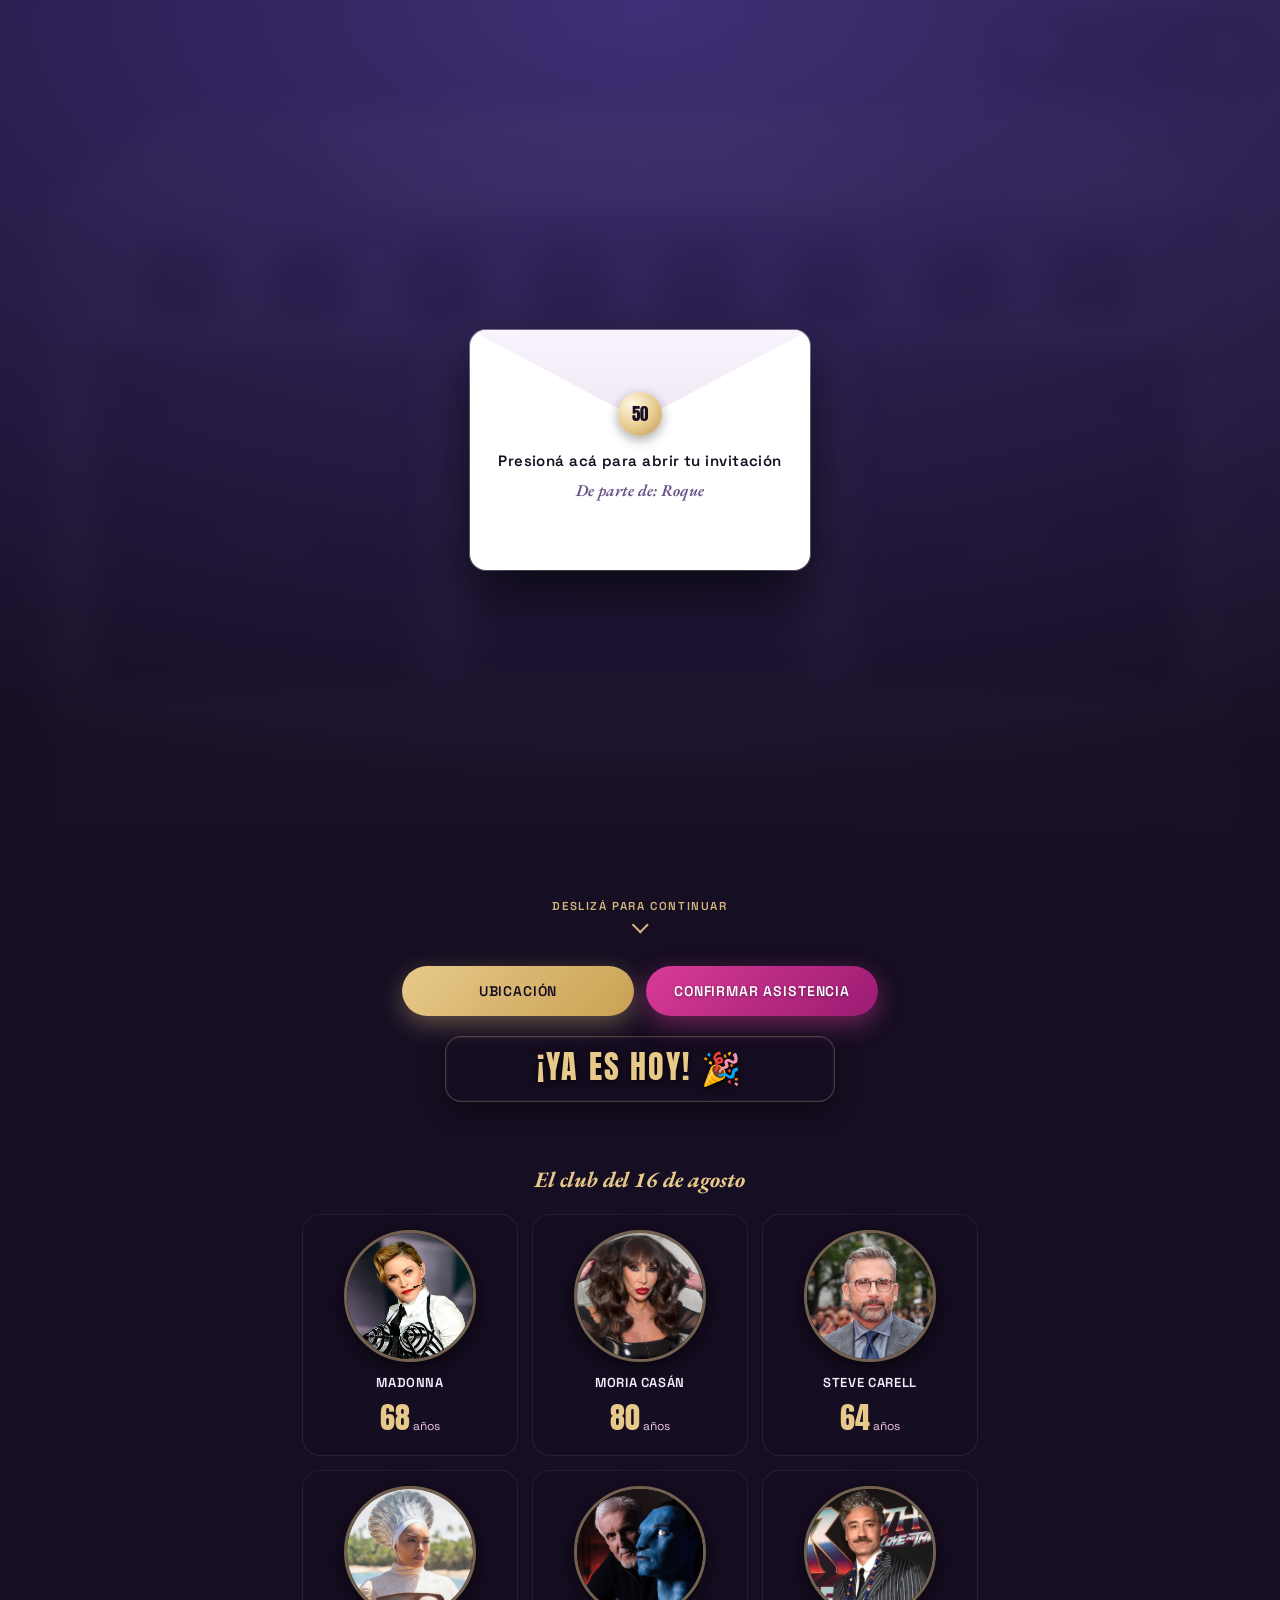
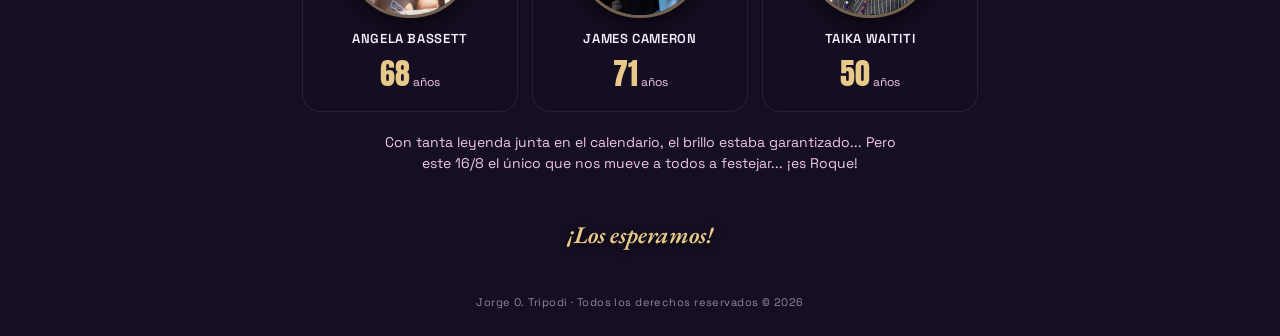
==== index.html @ c605c2ab "feat: Se actualiza descripción de previsualización para WhatsApp - Se modifica og:description y twit" ====
<!DOCTYPE html>
<html lang="es-AR">

<head>
  <meta charset="UTF-8">
  <meta name="viewport" content="width=device-width, initial-scale=1.0, viewport-fit=cover">
  <title>Roque 50 años</title>

  <!-- Previsualización para WhatsApp y Redes Sociales (Open Graph / Twitter Cards) -->
  <meta name="title" content="Roque 50 años">
  <meta name="description" content="Tocá aquí para ver tu invitación ✉️">
  <meta property="og:type" content="website">
  <meta property="og:url" content="https://roque50.netlify.app/">
  <meta property="og:title" content="Roque 50 años">
  <meta property="og:description" content="Tocá aquí para ver tu invitación ✉️">
  <meta property="og:image" content="https://roque50.netlify.app/imagenes/og-sobre.jpg">
  <meta property="og:image:secure_url" content="https://roque50.netlify.app/imagenes/og-sobre.jpg">
  <meta property="og:image:type" content="image/jpeg">
  <meta property="og:image:width" content="1200">
  <meta property="og:image:height" content="630">
  <meta property="og:site_name" content="Roque 50 años">

  <meta name="twitter:card" content="summary_large_image">
  <meta name="twitter:title" content="Roque 50 años">
  <meta name="twitter:description" content="Tocá aquí para ver tu invitación ✉️">
  <meta name="twitter:image" content="https://roque50.netlify.app/imagenes/og-sobre.jpg">
  <link rel="preconnect" href="https://fonts.googleapis.com">
  <link rel="preconnect" href="https://fonts.gstatic.com" crossorigin>
  <link
    href="https://fonts.googleapis.com/css2?family=Anton&family=EB+Garamond:ital,wght@0,400;0,600;1,400;1,600&family=Space+Grotesk:wght@400;500;600&display=swap"
    rel="stylesheet">
  <link rel="stylesheet" href="css/base.css?v=21">
  <link rel="stylesheet" href="css/secciones.css?v=21">
  <link rel="stylesheet" href="css/reproductor.css?v=21">
  <link rel="stylesheet" href="css/disco.css?v=21">
  <link rel="stylesheet" href="css/sobre.css?v=21">
  <link rel="stylesheet" href="css/lightbox.css?v=21">
  <link rel="stylesheet" href="css/asistencia.css?v=21">
</head>

<body>

  <!-- Pantalla de bienvenida con sobre cerrado blanco -->
  <div class="envelope-screen" id="envelopeScreen">
    <div class="envelope-card">
      <div class="envelope-flap"></div>
      <div class="envelope-seal"><span>50</span></div>
      <div class="envelope-content">
        <h2 class="envelope-title">Presioná acá para abrir tu invitación</h2>
        <p class="envelope-hint">De parte de: Roque</p>
      </div>
    </div>
  </div>

  <div class="backdrop"></div>
  <div class="disco-lights">
    <div class="disco-beam-1"></div>
    <div class="disco-beam-2"></div>

    <div class="arc-line arc-top-1">
      <span class="sq"></span><span class="sq"></span><span class="sq"></span><span class="sq"></span>
    </div>
    <div class="arc-line arc-top-2">
      <span class="sq"></span><span class="sq"></span><span class="sq"></span><span class="sq"></span>
    </div>
    <div class="arc-line arc-top-3">
      <span class="sq"></span><span class="sq"></span><span class="sq"></span><span class="sq"></span>
    </div>

    <div class="arc-line arc-mid">
      <span class="sq"></span><span class="sq"></span><span class="sq"></span><span class="sq"></span>
    </div>

    <div class="arc-line arc-bot-1">
      <span class="sq"></span><span class="sq"></span><span class="sq"></span><span class="sq"></span>
    </div>
    <div class="arc-line arc-bot-2">
      <span class="sq"></span><span class="sq"></span><span class="sq"></span><span class="sq"></span>
    </div>
    <div class="arc-line arc-bot-3">
      <span class="sq"></span><span class="sq"></span><span class="sq"></span><span class="sq"></span>
    </div>
  </div>

  <audio id="audio" src="musica/cancion.m4a" loop preload="auto" playsinline>
    <source src="musica/cancion.m4a" type="audio/mp4">
  </audio>

  <!-- Reproductor flotante con metadatos de cancion.m4a y vinilo animado -->
  <div class="player-card paused" id="playerCard">
    <div class="cover-wrap">
      <div class="vinyl-disc"></div>
      <img id="playerCover" src="imagenes/cover.jpg" alt="Portada del álbum" />
    </div>
    <div class="track-info">
      <div class="track-title" id="playerTitle">Bring Your Love</div>
      <div class="track-artist" id="playerArtist">Madonna; Sabrina Carpenter</div>
      <div class="track-meta" id="playerMeta">CONFESSIONS II · 2026</div>
    </div>
    <button id="playBtn" aria-label="Reproducir o pausar">▶</button>
  </div>

  <div class="first-fold">
    <section class="hero">
      <div class="tela-layer" id="telaLayer">
        <img src="imagenes/tela.png" alt="Tela drapeada, tema Confessions" />
      </div>

      <div class="tri-wrap" id="triLayer">
        <div class="tri-shape left"></div>
        <div class="tri-shape right"></div>
        <div class="tri-text">
          <div class="eyebrow">50</div>
          <h1 class="name">ROQUE</h1>
          <div class="subtitle">¡El festejo!</div>
          <div class="tagline">"No cumplo 50, cumplo 18 + 32 de experiencia"</div>
        </div>
      </div>
    </section>

    <div class="platform-wrap" id="platformLayer">
      <img src="imagenes/plataforma.png" alt="Plataforma tema Confessions" />
      <div class="pdata p1">
        <div class="lbl">Fecha</div>
        <div class="val">Domingo<br>16/08</div>
      </div>
      <div class="pdata p2">
        <div class="lbl">Hora</div>
        <div class="val">19:00 hs</div>
      </div>
      <div class="pdata p3">
        <div class="lbl">Lugar</div>
        <div class="val">La Reja<br>Bs. As.</div>
      </div>
    </div>

    <div class="scroll-indicator" id="scrollIndicator">
      <span>Deslizá para continuar</span>
      <div class="chevron"></div>
    </div>
  </div>

  <section class="platform-section">
    <div class="actions">
      <a class="btn primary" href="https://maps.app.goo.gl/FES5inxPBdQSHUpWA" target="_blank" rel="noopener">Ubicación</a>
      <a class="btn whats"
        href="https://wa.me/541140686925?text=Hola%20Jor%21%20Nos%20vemos%20el%20domingo%2016%2F8%20en%20La%20Reja%21"
        target="_blank" rel="noopener">Confirmar asistencia</a>
    </div>

    <!-- Cuenta regresiva al evento: domingo 16/08/2026 19:00 hs -->
    <div class="countdown" id="cuentaRegresiva">-- días · -- horas · -- minutos · -- segundos</div>
  </section>

  <section class="facts">
    <h3>El club del 16 de agosto</h3>
    <div class="chips">
      <div class="chip"><img class="chip-foto" src="imagenes/madonna.webp" alt="Madonna"><div class="who">Madonna</div><div class="age">68<small>años</small></div></div>
      <div class="chip"><img class="chip-foto" src="imagenes/Moria_casan.jpg" alt="Moria Casán"><div class="who">Moria Casán</div><div class="age">80<small>años</small></div></div>
      <div class="chip"><img class="chip-foto" src="imagenes/Steve_Carell.jpg" alt="Steve Carell"><div class="who">Steve Carell</div><div class="age">64<small>años</small></div></div>
      <div class="chip"><img class="chip-foto" src="imagenes/Angela-Bassett-Black-Panther.webp" alt="Angela Bassett"><div class="who">Angela Bassett</div><div class="age">68<small>años</small></div></div>
      <div class="chip"><img class="chip-foto" src="imagenes/James_Cameron.jpg" alt="James Cameron"><div class="who">James Cameron</div><div class="age">71<small>años</small></div></div>
      <div class="chip"><img class="chip-foto" src="imagenes/Taika_Waititi.webp" alt="Taika Waititi"><div class="who">Taika Waititi</div><div class="age">50<small>años</small></div></div>
    </div>
    <p class="note">Con tanta leyenda junta en el calendario, el brillo estaba garantizado... Pero este 16/8 el único que nos mueve a todos a festejar... ¡es Roque!</p>
  </section>

  <footer>
    <div class="fw">¡Los esperamos!</div>
    <div class="copy">Jorge O. Tripodi · Todos los derechos reservados © 2026</div>
  </footer>

  <script src="js/lectorEtiquetas.js?v=32"></script>
  <script src="js/paralaje.js?v=32"></script>
  <script src="js/reproductor.js?v=32"></script>
  <script src="js/sobre.js?v=32"></script>
  <script src="js/cuentaRegresiva.js?v=32"></script>
  <script src="js/lightbox.js?v=32"></script>
  <script src="js/asistencia.js?v=32"></script>
  <script src="js/app.js?v=32"></script>

</body>

</html>
---- css/base.css ----
:root {
  /* Colores principales inspirados en el tema Confessions II */
  --bg-start: #3C2C73;
  --bg-end: #A297D8;
  --tela-deep: #59125C;
  --tela-mid: #B34A96;
  --tela-light: #EFC9E6;
  --ink: #160E22;
  --paper: #F6EEFA;
  --champagne: #E7C98A;
  --chip-bg: rgba(22, 14, 34, 0.55);
}

* {
  box-sizing: border-box;
  -webkit-tap-highlight-color: transparent;
}

html {
  scroll-behavior: smooth;
}

body {
  margin: 0;
  padding: 0;
  font-family: 'Space Grotesk', sans-serif;
  color: var(--paper);
  background: var(--ink);
  overflow-x: hidden;
}

/* Fondo fijo con degradé horizontal */
.backdrop {
  position: fixed;
  inset: 0;
  z-index: -2;
  background: linear-gradient(90deg, var(--bg-start) 0%, var(--bg-end) 100%);
}

.backdrop::after {
  content: '';
  position: absolute;
  inset: 0;
  background: radial-gradient(120% 90% at 50% 0%, rgba(0, 0, 0, 0) 40%, rgba(0, 0, 0, 0.28) 100%);
}

/* Hero y Tela */
.hero {
  position: relative;
  width: 100%;
  min-height: auto;
  padding-bottom: 2vh;
  display: flex;
  flex-direction: column;
  align-items: center;
  padding-top: max(65px, 6vh);
}

.tela-layer {
  position: relative;
  width: min(640px, 95vw);
  margin: 0 auto;
  will-change: transform;
  z-index: 3;
}

.tela-layer img {
  display: block;
  width: 100%;
  height: auto;
  opacity: 0;
  filter: drop-shadow(0 30px 40px rgba(0, 0, 0, 0.35));
  transform-origin: 50% 0%;
}

/* Dispara la animación de caída cuando el sobre es abierto */
body.invitacion-abierta .tela-layer img {
  animation: caerTela 5s ease-out forwards, ondularTela 8s ease-in-out infinite 5s;
}

/* Animación de entrada: la tela cae lentamente desde fuera del viewport sin rebote */
@keyframes caerTela {
  0% { opacity: 0; transform: translateY(-120vh) scaleX(0.92) skewX(3deg); }
  25% { opacity: 0.4; }
  100% { opacity: 0.6; transform: translateY(0) scaleX(1) skewX(0deg); }
}

/* Ondulación lateral continua */
@keyframes ondularTela {
  0% { transform: skewX(0deg) scaleX(1) rotate(0deg); }
  20% { transform: skewX(1.8deg) scaleX(1.014) rotate(0.6deg); }
  40% { transform: skewX(-1.4deg) scaleX(0.988) rotate(-0.5deg); }
  60% { transform: skewX(1.2deg) scaleX(1.01) rotate(0.4deg); }
  80% { transform: skewX(-0.9deg) scaleX(0.994) rotate(-0.3deg); }
  100% { transform: skewX(0deg) scaleX(1) rotate(0deg); }
}

.tri-wrap {
  position: relative; width: min(540px, 92vw); margin: -85% auto 0; z-index: 1;
}
@media (max-width: 600px) { .tri-wrap { margin: -87% auto 0; } }

.tri-shape { height: 230px; }
.tri-shape.left { float: left; width: 50%; shape-outside: polygon(0% 0%, 100% 0%, 0% 100%); }
.tri-shape.right { float: right; width: 50%; shape-outside: polygon(0% 0%, 100% 0%, 100% 100%); }

.tri-text { text-align: center; padding-top: 4px; }

/* Número 50 en la cima del triángulo con efecto glow intermitente suave */
.eyebrow {
  font-family: 'Anton', sans-serif; font-weight: 400;
  font-size: clamp(52px, 15vw, 80px); letter-spacing: 0.05em; color: var(--champagne);
  text-shadow: 0 2px 12px rgba(0, 0, 0, 0.95), 0 0 30px rgba(231, 201, 138, 0.5), 0 0 10px rgba(22, 14, 34, 1);
  opacity: 0; line-height: 1; margin-bottom: 0;
  animation: fadeUp 0.8s ease forwards 0.3s, glow50 3.6s ease-in-out infinite 1.1s;
}

@keyframes glow50 {
  0%, 100% {
    text-shadow: 0 2px 12px rgba(0, 0, 0, 0.95), 0 0 25px rgba(231, 201, 138, 0.4), 0 0 10px rgba(22, 14, 34, 1);
    filter: brightness(1) drop-shadow(0 0 0px rgba(231, 201, 138, 0));
  }
  50% {
    text-shadow: 0 2px 16px rgba(0, 0, 0, 0.95), 0 0 45px rgba(231, 201, 138, 0.95), 0 0 25px rgba(255, 240, 190, 0.85), 0 0 50px rgba(179, 74, 150, 0.6);
    filter: brightness(1.2) drop-shadow(0 0 12px rgba(231, 201, 138, 0.6));
  }
}

h1.name {
  font-family: 'Anton', sans-serif; font-weight: 400; font-size: clamp(50px, 14.5vw, 80px);
  letter-spacing: 0.04em; color: var(--paper); line-height: 0.95; opacity: 0;
  margin: 2px 0 2px;
  text-shadow: 0 2px 12px rgba(0, 0, 0, 0.95), 0 0 15px rgba(22, 14, 34, 0.9);
  animation: fadeUp 0.9s ease forwards 0.5s;
}

.subtitle {
  font-family: 'EB Garamond', serif; font-style: italic; font-weight: 600;
  font-size: clamp(23px, 6.2vw, 30px); letter-spacing: 0.05em; margin-top: 2px;
  color: var(--champagne); line-height: 1.15;
  text-shadow: 0 2px 12px rgba(0, 0, 0, 0.95), 0 0 20px rgba(22, 14, 34, 0.9);
  opacity: 0; animation: fadeUp 0.9s ease forwards 0.7s;
}

.tagline {
  margin-top: 10px; font-family: 'EB Garamond', serif; font-style: italic;
  font-size: clamp(17px, 5.2vw, 23px); font-weight: 600; letter-spacing: 0.04em;
  line-height: 1.3; color: var(--paper);
  text-shadow: 0 2px 12px rgba(0, 0, 0, 0.95), 0 0 15px rgba(22, 14, 34, 0.9);
  opacity: 0; animation: fadeUp 0.9s ease forwards 0.9s;
}

@keyframes fadeUp {
  from { opacity: 0; transform: translateY(12px); }
  to { opacity: 1; transform: translateY(0); }
}
---- css/secciones.css ----
.platform-section {
  position: relative;
  max-width: 900px;
  margin: -2vh auto 0;
  padding: 0 5vw;
  z-index: 20;
}

.platform-wrap {
  position: relative;
  width: 100%;
  will-change: transform;
}

.platform-wrap img {
  display: block;
  width: 100%;
  height: auto;
}

.pdata {
  position: absolute;
  display: flex;
  flex-direction: column;
  align-items: center;
  justify-content: center;
  text-align: center;
  padding: 8px 4px;
  color: var(--paper);
  z-index: 5;
}

.pdata .ic {
  font-size: 40px;
  margin-bottom: 6px;
  filter: drop-shadow(0 2px 6px rgba(0, 0, 0, 0.8));
}

.pdata .lbl {
  font-size: 13px;
  letter-spacing: 0.16em;
  text-transform: uppercase;
  color: var(--champagne);
  font-weight: 600;
  text-shadow: 0 1px 4px rgba(0, 0, 0, 0.9);
}

.pdata .val {
  font-family: 'EB Garamond', serif;
  font-size: 21px;
  margin-top: 4px;
  line-height: 1.25;
  color: var(--paper);
  text-shadow: 0 2px 6px rgba(0, 0, 0, 0.9);
}

.p1 { top: 35.5%; left: 8.5%; width: 24.5%; height: 39%; }
.p2 { top: 35.5%; left: 37.5%; width: 24.5%; height: 39%; }
.p3 { top: 35.5%; left: 66.5%; width: 24.5%; height: 39%; }

@media (max-width: 640px) {
  .pdata { padding-top: 6px; }
  .pdata .ic { font-size: 28px; margin-bottom: 3px; }
  .pdata .lbl { font-size: 10.5px; letter-spacing: 0.12em; }
  .pdata .val { font-size: 15px; margin-top: 2px; }
}

/* Primera pantalla (First Fold) que ocupa exactamente 100dvh */
.first-fold {
  position: relative; width: 100%; min-height: 100vh; min-height: 100dvh;
  display: flex; flex-direction: column; align-items: center; justify-content: flex-start;
  box-sizing: border-box; padding-bottom: clamp(60px, 8vh, 90px);
}

/* Indicador animado de scroll al pie exacto del viewport */
.scroll-indicator {
  display: flex; flex-direction: column; align-items: center; justify-content: center;
  gap: 6px; color: var(--champagne); font-family: 'Space Grotesk', sans-serif;
  font-size: 11.5px; letter-spacing: 0.14em; text-transform: uppercase; font-weight: 600;
  opacity: 0.9; cursor: pointer; transition: opacity 0.4s ease, transform 0.4s ease;
  user-select: none; z-index: 20; position: absolute; bottom: clamp(12px, 2.5vh, 24px);
  left: 50%; transform: translateX(-50%); width: max-content;
}
.scroll-indicator.hidden { opacity: 0; transform: translate(-50%, 10px); pointer-events: none; }
.scroll-indicator .chevron {
  width: 12px; height: 12px; border-right: 2px solid var(--champagne);
  border-bottom: 2px solid var(--champagne); transform: rotate(45deg);
  animation: bounceChevron 2s infinite;
}
@keyframes bounceChevron {
  0%, 20%, 50%, 80%, 100% { transform: translateY(0) rotate(45deg); }
  40% { transform: translateY(7px) rotate(45deg); }
  60% { transform: translateY(3px) rotate(45deg); }
}

.actions {
  max-width: 520px; margin: 30px auto 0; padding: 0 22px;
  display: flex; flex-direction: column; gap: 12px; align-items: center;
  position: relative; z-index: 100;
}

.btn {
  width: 100%; max-width: 440px; text-decoration: none; text-align: center;
  padding: 16px 20px; border-radius: 999px; font-size: 14px; letter-spacing: 0.06em;
  text-transform: uppercase; font-weight: 600; font-family: 'Space Grotesk', sans-serif;
  border: none; cursor: pointer; transition: transform 0.15s ease, filter 0.15s ease;
}
.btn:active { transform: scale(0.97); }
.btn.primary {
  background: linear-gradient(135deg, #E7C98A, #C9A253);
  color: var(--ink);
  box-shadow: 0 8px 25px rgba(231, 201, 138, 0.35);
}
.btn.whats {
  background: linear-gradient(135deg, #D83B97, #9B1B72);
  color: #FFFFFF;
  box-shadow: 0 8px 25px rgba(216, 59, 151, 0.45);
  text-shadow: 0 1px 3px rgba(0, 0, 0, 0.4);
}

@media (min-width: 641px) {
  .actions {
    flex-direction: row;
  }
  .btn {
    flex: 1 1 200px;
    width: auto;
  }
}

/* Club del 16 de Agosto */
.facts { max-width: 720px; margin: 7vh auto 0; padding: 0 22px; position: relative; z-index: 2; }
.facts h3 {
  text-align: center; margin: 0 0 20px;
  font-family: 'EB Garamond', serif; font-style: italic; font-size: 22px; color: var(--champagne);
}
.chips { display: grid; grid-template-columns: repeat(3, 1fr); gap: 14px; }
@media (max-width: 560px) { .chips { grid-template-columns: repeat(2, 1fr); gap: 12px; } }

.chip {
  background: var(--chip-bg); border-radius: 18px; padding: 16px 10px;
  text-align: center; box-shadow: inset 0 0 0 1px rgba(255, 255, 255, 0.08);
  backdrop-filter: blur(4px);
  display: flex; flex-direction: column; align-items: center;
}
.chip-foto {
  width: clamp(100px, 26vw, 132px);
  height: clamp(100px, 26vw, 132px);
  border-radius: 50%;
  object-fit: cover;
  object-position: top;
  margin-bottom: 12px;
  border: 3px solid rgba(231, 201, 138, 0.45);
  box-shadow: 0 6px 20px rgba(0,0,0,0.6);
}
.chip .who { font-size: 13px; letter-spacing: 0.05em; text-transform: uppercase; font-weight: 600; color: var(--paper); }
.chip .age { font-family: 'Anton', sans-serif; font-size: 30px; color: var(--champagne); margin-top: 4px; }
.chip .age small { font-family: 'Space Grotesk', sans-serif; font-size: 12px; color: var(--tela-light); margin-left: 3px; }
.facts p.note {
  text-align: center; font-size: 14px; line-height: 1.5; color: var(--tela-light);
  margin: 20px auto 0; max-width: 540px;
}

footer {
  text-align: center; margin: 5vh 0 3vh; padding: 0 24px;
  position: relative; z-index: 2;
}
footer .fw {
  font-family: 'EB Garamond', serif;
  font-style: italic;
  font-size: 24px;
  font-weight: 600;
  color: var(--champagne);
  text-shadow: 0 2px 10px rgba(0, 0, 0, 0.85);
  margin-bottom: 5vh;
}
footer .copy { font-size: 11px; letter-spacing: 0.04em; color: rgba(246, 238, 250, 0.55); }

@media (prefers-reduced-motion: reduce) {
  * { animation-duration: 0.01ms !important; animation-iteration-count: 1 !important; }
  html { scroll-behavior: auto; }
}

/* Cuenta Regresiva al Evento — panel informativo de 2 líneas de ancho constante */
.countdown {
  display: flex; flex-direction: column; align-items: center; justify-content: center;
  text-align: center; margin: 20px auto 0; width: min(390px, calc(100vw - 32px)); box-sizing: border-box;
  background: rgba(22, 14, 34, 0.55); border: 1px solid rgba(231, 201, 138, 0.25); border-radius: 16px;
  padding: 14px 18px 12px; backdrop-filter: blur(10px); -webkit-backdrop-filter: blur(10px);
  position: relative; z-index: 2; box-shadow: inset 0 0 0 1px rgba(255, 255, 255, 0.05), 0 8px 24px rgba(0, 0, 0, 0.4);
}
.cd-dias {
  font-family: 'Anton', sans-serif; font-size: 32px; letter-spacing: 0.06em;
  color: var(--champagne); line-height: 1; margin-bottom: 6px; text-shadow: 0 2px 10px rgba(0, 0, 0, 0.85);
}
.cd-tiempo {
  font-family: 'Space Grotesk', sans-serif; font-weight: 500; font-size: clamp(13px, 3.5vw, 15px);
  letter-spacing: 0.04em; color: var(--paper); text-shadow: 0 1px 4px rgba(0, 0, 0, 0.8);
}
---- css/reproductor.css ----
/* Reproductor Flotante estilo Apple / Confessions con Vinilo */
.player-card {
  position: fixed;
  right: 16px;
  top: 16px;
  z-index: 100;
  display: flex;
  align-items: center;
  gap: 12px;
  background: rgba(22, 14, 34, 0.88);
  backdrop-filter: blur(14px);
  -webkit-backdrop-filter: blur(14px);
  border: 1px solid rgba(231, 201, 138, 0.3);
  border-radius: 20px;
  padding: 8px 16px 8px 10px;
  box-shadow: 0 14px 40px rgba(0, 0, 0, 0.55);
  max-width: min(390px, calc(100vw - 32px));
  transition: all 0.3s ease;
  cursor: pointer;
}

.player-card:hover {
  border-color: rgba(231, 201, 138, 0.6);
  box-shadow: 0 18px 45px rgba(0, 0, 0, 0.7);
}

.cover-wrap {
  position: relative;
  width: 50px;
  height: 50px;
  flex-shrink: 0;
  margin-right: 24px;
}

.cover-wrap img {
  position: relative;
  z-index: 2;
  width: 100%;
  height: 100%;
  object-fit: cover;
  display: block;
  border-radius: 10px;
  box-shadow: 0 4px 14px rgba(0, 0, 0, 0.5);
}

/* Disco de Vinilo giratorio */
.vinyl-disc {
  position: absolute;
  top: 2px;
  left: 2px;
  width: 46px;
  height: 46px;
  border-radius: 50%;
  z-index: 1;
  background: radial-gradient(
    circle at center,
    #000 0%, #000 12%,
    var(--champagne) 13%, var(--champagne) 32%,
    #111 33%, #1a1a1a 38%, #0d0d0d 42%, #222 46%, #111 52%, #1a1a1a 58%, #0a0a0a 65%, #222 72%, #111 100%
  );
  box-shadow: 0 4px 10px rgba(0, 0, 0, 0.4);
  transition: transform 0.5s cubic-bezier(0.34, 1.56, 0.64, 1);
  animation: girarVinilo 3s linear infinite;
  transform: translateX(28px) rotate(0deg);
}

.vinyl-disc::after {
  content: '';
  position: absolute;
  inset: 0;
  border-radius: 50%;
  background: linear-gradient(135deg, rgba(255, 255, 255, 0.22) 0%, rgba(255, 255, 255, 0) 50%, rgba(255, 255, 255, 0.12) 100%);
  pointer-events: none;
}

@keyframes girarVinilo {
  from { transform: translateX(28px) rotate(0deg); }
  to { transform: translateX(28px) rotate(360deg); }
}

/* Cuando la música está pausada, el vinilo se desliza detrás de la portada */
.player-card.paused .vinyl-disc {
  transform: translateX(0px) rotate(0deg);
  animation-play-state: paused;
}

.track-info {
  display: flex;
  flex-direction: column;
  justify-content: center;
  min-width: 0;
  flex: 1;
}

.track-title {
  font-family: 'Space Grotesk', sans-serif;
  font-weight: 600;
  font-size: 13px;
  color: var(--paper);
  white-space: nowrap;
  overflow: hidden;
  text-overflow: ellipsis;
}

.track-artist {
  font-size: 11px;
  color: var(--champagne);
  white-space: nowrap;
  overflow: hidden;
  text-overflow: ellipsis;
  margin-top: 1px;
}

.track-meta {
  font-family: 'EB Garamond', serif;
  font-style: italic;
  font-size: 11px;
  color: var(--tela-light);
  opacity: 0.85;
  white-space: nowrap;
  overflow: hidden;
  text-overflow: ellipsis;
  margin-top: 1px;
}

.player-card button {
  width: 38px;
  height: 38px;
  border-radius: 50%;
  border: none;
  cursor: pointer;
  background: linear-gradient(180deg, var(--champagne), #c9a561);
  color: var(--ink);
  font-size: 14px;
  display: flex;
  align-items: center;
  justify-content: center;
  flex-shrink: 0;
  transition: transform 0.15s ease, filter 0.15s ease;
  box-shadow: 0 4px 12px rgba(0, 0, 0, 0.3);
}

.player-card button:hover {
  transform: scale(1.06);
  filter: brightness(1.1);
}

.player-card button:active {
  transform: scale(0.95);
}
---- css/disco.css ----
/* Capa de ambiente de luces de bola disco */
.disco-lights {
  position: fixed;
  inset: 0;
  z-index: -1;
  pointer-events: none;
  opacity: 0;
  transition: opacity 1.2s ease-in-out;
  overflow: hidden;
}

body.disco-mode .disco-lights {
  opacity: 1;
}

/* Oscurecimiento ambiental sutil cuando suena la música */
body.disco-mode .backdrop::after {
  background: radial-gradient(120% 90% at 50% 0%, rgba(10, 6, 18, 0.55) 20%, rgba(5, 3, 10, 0.8) 100%);
  transition: background 1.2s ease-in-out;
}

/* Rayos de luz cónicos giratorios de fondo */
.disco-beam-1, .disco-beam-2 {
  position: absolute;
  top: -50%;
  left: -50%;
  width: 200%;
  height: 200%;
  pointer-events: none;
}

.disco-beam-1 {
  background: conic-gradient(
    from 0deg at 50% 50%,
    transparent 0deg,
    rgba(231, 201, 138, 0.16) 12deg,
    transparent 24deg,
    rgba(179, 74, 150, 0.22) 48deg,
    transparent 65deg,
    rgba(239, 201, 230, 0.18) 85deg,
    transparent 110deg,
    rgba(231, 201, 138, 0.2) 135deg,
    transparent 160deg,
    rgba(162, 151, 216, 0.22) 195deg,
    transparent 220deg,
    rgba(239, 201, 230, 0.18) 260deg,
    transparent 285deg,
    rgba(231, 201, 138, 0.2) 325deg,
    transparent 360deg
  );
  animation: girarRayosDisco 14s linear infinite;
  mix-blend-mode: screen;
}

.disco-beam-2 {
  background: conic-gradient(
    from 180deg at 50% 50%,
    transparent 0deg,
    rgba(239, 201, 230, 0.15) 18deg,
    transparent 40deg,
    rgba(231, 201, 138, 0.2) 70deg,
    transparent 95deg,
    rgba(179, 74, 150, 0.18) 130deg,
    transparent 150deg,
    rgba(162, 151, 216, 0.2) 210deg,
    transparent 235deg,
    rgba(231, 201, 138, 0.18) 290deg,
    transparent 320deg,
    transparent 360deg
  );
  animation: girarRayosContrario 20s linear infinite;
  mix-blend-mode: color-dodge;
}

/* Contenedores de arcos de bola disco */
.arc-line {
  position: absolute;
  left: -40vw;
  width: 180vw;
  height: 40px;
  pointer-events: none;
}

.arc-top-1 { top: 6vh;  animation: barridoArcTop1 10s linear infinite; }
.arc-top-2 { top: 20vh; animation: barridoArcTop2 12s linear infinite; }
.arc-top-3 { top: 34vh; animation: barridoArcTop3 15s linear infinite; }

.arc-mid   { top: 48vh; animation: barridoArcMid  14s linear infinite; }

.arc-bot-1 { top: 62vh; animation: barridoArcBot1 15s linear infinite; }
.arc-bot-2 { top: 76vh; animation: barridoArcBot2 12s linear infinite; }
.arc-bot-3 { top: 88vh; animation: barridoArcBot3 10s linear infinite; }

/* Espejuelos cuadrados nítidos */
.sq {
  position: absolute;
  border-radius: 0px !important;
  pointer-events: none;
  background: #FFFFFF;
  box-shadow: 0 0 12px rgba(255, 255, 255, 0.95), 0 0 4px rgba(231, 201, 138, 0.9);
  mix-blend-mode: screen;
}

.sq:nth-child(1) { left: 10vw;  width: 8px;  height: 8px; }
.sq:nth-child(2) { left: 45vw;  width: 11px; height: 11px; background: var(--champagne); }
.sq:nth-child(3) { left: 80vw;  width: 8px;  height: 8px;  background: var(--tela-light); }
.sq:nth-child(4) { left: 115vw; width: 10px; height: 10px; }

/* ---------------- TRAYECTORIAS DE ARCOS DE BOLA DISCO ---------------- */

/* Arcos Superiores (combados hacia arriba, mayor comba en el borde superior) */
@keyframes barridoArcTop1 {
  0%   { transform: translate(0, 35px) rotate(-22deg); }
  50%  { transform: translate(65vw, -60px) rotate(0deg); }
  100% { transform: translate(130vw, 35px) rotate(22deg); }
}

@keyframes barridoArcTop2 {
  0%   { transform: translate(0, 22px) rotate(-15deg); }
  50%  { transform: translate(65vw, -38px) rotate(0deg); }
  100% { transform: translate(130vw, 22px) rotate(15deg); }
}

@keyframes barridoArcTop3 {
  0%   { transform: translate(0, 10px) rotate(-8deg); }
  50%  { transform: translate(65vw, -16px) rotate(0deg); }
  100% { transform: translate(130vw, 10px) rotate(8deg); }
}

/* Arco Ecuador / Centro (Línea recta) */
@keyframes barridoArcMid {
  0%   { transform: translate(0, 0px) rotate(0deg); }
  100% { transform: translate(130vw, 0px) rotate(0deg); }
}

/* Arcos Inferiores (combados hacia abajo, mayor comba en el borde inferior) */
@keyframes barridoArcBot1 {
  0%   { transform: translate(0, -10px) rotate(8deg); }
  50%  { transform: translate(65vw, 16px) rotate(0deg); }
  100% { transform: translate(130vw, -10px) rotate(-8deg); }
}

@keyframes barridoArcBot2 {
  0%   { transform: translate(0, -22px) rotate(15deg); }
  50%  { transform: translate(65vw, 38px) rotate(0deg); }
  100% { transform: translate(130vw, -22px) rotate(-15deg); }
}

@keyframes barridoArcBot3 {
  0%   { transform: translate(0, -35px) rotate(22deg); }
  50%  { transform: translate(65vw, 60px) rotate(0deg); }
  100% { transform: translate(130vw, -35px) rotate(-22deg); }
}

@keyframes girarRayosDisco {
  from { transform: rotate(0deg); }
  to { transform: rotate(360deg); }
}

@keyframes girarRayosContrario {
  from { transform: rotate(360deg); }
  to { transform: rotate(0deg); }
}
---- css/sobre.css ----
/* Pantalla de Bienvenida con Sobre Cerrado Blanco */
.envelope-screen {
  position: fixed;
  inset: 0;
  z-index: 1000;
  display: flex;
  flex-direction: column;
  align-items: center;
  justify-content: center;
  padding: 20px;
  background: radial-gradient(120% 90% at 50% 0%, rgba(60, 44, 115, 0.95) 0%, rgba(22, 14, 34, 0.98) 100%);
  backdrop-filter: blur(12px);
  -webkit-backdrop-filter: blur(12px);
  transition: opacity 0.8s ease-out, transform 0.8s ease-out, visibility 0.8s;
  cursor: pointer;
}

.envelope-screen.hidden {
  opacity: 0;
  transform: scale(1.08);
  visibility: hidden;
  pointer-events: none;
}

/* Tarjeta del Sobre Blanco */
.envelope-card {
  position: relative;
  width: min(340px, 86vw);
  height: 240px;
  background: #FFFFFF;
  border-radius: 16px;
  box-shadow: 0 25px 60px rgba(0, 0, 0, 0.6), 0 0 0 1px rgba(255, 255, 255, 0.4);
  display: flex;
  flex-direction: column;
  align-items: center;
  justify-content: center;
  text-align: center;
  padding: 24px;
  overflow: hidden;
  animation: latidoSobre 2.4s ease-in-out infinite;
  transition: transform 0.3s ease, box-shadow 0.3s ease;
}

.envelope-card:hover {
  transform: scale(1.03);
  box-shadow: 0 30px 70px rgba(0, 0, 0, 0.7);
}

/* Solapa del sobre */
.envelope-flap {
  position: absolute;
  top: 0;
  left: 0;
  right: 0;
  height: 90px;
  background: linear-gradient(180deg, #F8F4FC 0%, #EFE8F5 100%);
  clip-path: polygon(0 0, 100% 0, 50% 100%);
  border-bottom: 1px solid rgba(0, 0, 0, 0.06);
  z-index: 2;
}

/* Sello dorado en la solapa */
.envelope-seal {
  position: absolute;
  top: 62px;
  z-index: 3;
  width: 44px;
  height: 44px;
  border-radius: 50%;
  background: radial-gradient(circle at 32% 28%, #fff7e6, var(--champagne) 55%, #b8935a 100%);
  display: flex;
  align-items: center;
  justify-content: center;
  box-shadow: 0 4px 12px rgba(0, 0, 0, 0.35);
}

.envelope-seal span {
  font-family: 'Anton', sans-serif;
  color: var(--ink);
  font-size: 17px;
}

/* Texto del sobre */
.envelope-content {
  position: relative;
  z-index: 4;
  margin-top: 68px;
}

.envelope-title {
  font-family: 'Space Grotesk', sans-serif;
  font-weight: 600;
  font-size: 15px;
  letter-spacing: 0.03em;
  color: #160E22;
  margin: 0;
  line-height: 1.3;
}

.envelope-hint {
  font-family: 'EB Garamond', serif;
  font-style: italic;
  font-size: 16.5px;
  font-weight: 600;
  color: #6B528A;
  margin-top: 8px;
}

@keyframes latidoSobre {
  0%, 100% { transform: scale(1); }
  50% { transform: scale(1.03); }
}
---- css/asistencia.css ----
/* Menú desplegable y selector de asistencia RSVP */
.asistencia-dropdown {
  position: absolute;
  top: calc(100% + 8px);
  left: 50%;
  transform: translateX(-50%) translateY(-10px) scale(0.95);
  width: min(440px, calc(100vw - 32px));
  background: linear-gradient(145deg, rgba(30, 14, 48, 0.98), rgba(16, 8, 28, 0.99));
  border: 1.5px solid rgba(231, 201, 138, 0.5);
  border-radius: 20px;
  padding: 18px 16px 16px;
  box-shadow: 0 24px 60px rgba(0, 0, 0, 0.95), 0 0 35px rgba(216, 59, 151, 0.35);
  backdrop-filter: blur(16px);
  -webkit-backdrop-filter: blur(16px);
  opacity: 0;
  pointer-events: none;
  transition: all 0.25s cubic-bezier(0.16, 1, 0.3, 1);
  z-index: 1000;
}

.asistencia-dropdown.active {
  opacity: 1;
  pointer-events: auto;
  transform: translateX(-50%) translateY(0) scale(1);
}

.asistencia-title {
  font-family: 'Space Grotesk', sans-serif;
  font-size: 13px;
  font-weight: 600;
  text-transform: uppercase;
  letter-spacing: 0.08em;
  color: var(--champagne);
  text-align: center;
  margin-bottom: 12px;
}

.asistencia-opt {
  display: flex;
  align-items: center;
  gap: 10px;
  width: 100%;
  padding: 12px 14px;
  margin-bottom: 8px;
  background: rgba(255, 255, 255, 0.05);
  border: 1px solid rgba(255, 255, 255, 0.1);
  border-radius: 12px;
  color: var(--paper);
  font-family: 'Space Grotesk', sans-serif;
  font-size: 13.5px;
  text-align: left;
  cursor: pointer;
  transition: background 0.2s ease, border-color 0.2s ease, transform 0.15s ease;
}

.asistencia-opt:last-child {
  margin-bottom: 0;
}

.asistencia-opt:hover {
  background: rgba(231, 201, 138, 0.18);
  border-color: rgba(231, 201, 138, 0.4);
  transform: translateY(-1px);
}

.asistencia-opt .ic {
  font-size: 18px;
  flex-shrink: 0;
}

/* Sub-selector de cantidad */
.asistencia-subselect {
  display: none;
  flex-direction: column;
  align-items: center;
  gap: 10px;
  padding: 10px;
  background: rgba(0, 0, 0, 0.25);
  border-radius: 12px;
  margin-top: 8px;
}

.asistencia-subselect.active {
  display: flex;
}

.asistencia-num-wrap {
  display: flex;
  gap: 8px;
  justify-content: center;
}

.asistencia-num-btn {
  width: 40px;
  height: 40px;
  border-radius: 50%;
  border: 1px solid rgba(231, 201, 138, 0.4);
  background: rgba(231, 201, 138, 0.1);
  color: var(--champagne);
  font-family: 'Anton', sans-serif;
  font-size: 18px;
  cursor: pointer;
  transition: all 0.2s ease;
}

.asistencia-num-btn:hover {
  background: var(--champagne);
  color: var(--ink);
}

/* Contenido del Lightbox de Transporte Público */
.transport-title {
  font-family: 'Anton', sans-serif;
  font-size: 24px;
  color: var(--champagne);
  margin-bottom: 12px;
}

.transport-item {
  text-align: left;
  background: rgba(255, 255, 255, 0.05);
  border: 1px solid rgba(255, 255, 255, 0.1);
  border-radius: 12px;
  padding: 12px 14px;
  margin-bottom: 10px;
}

.transport-item h4 {
  margin: 0 0 4px;
  font-size: 14px;
  color: var(--champagne);
  display: flex;
  align-items: center;
  gap: 6px;
}

.transport-item p {
  margin: 0;
  font-size: 13px;
  color: var(--paper);
  line-height: 1.4;
}
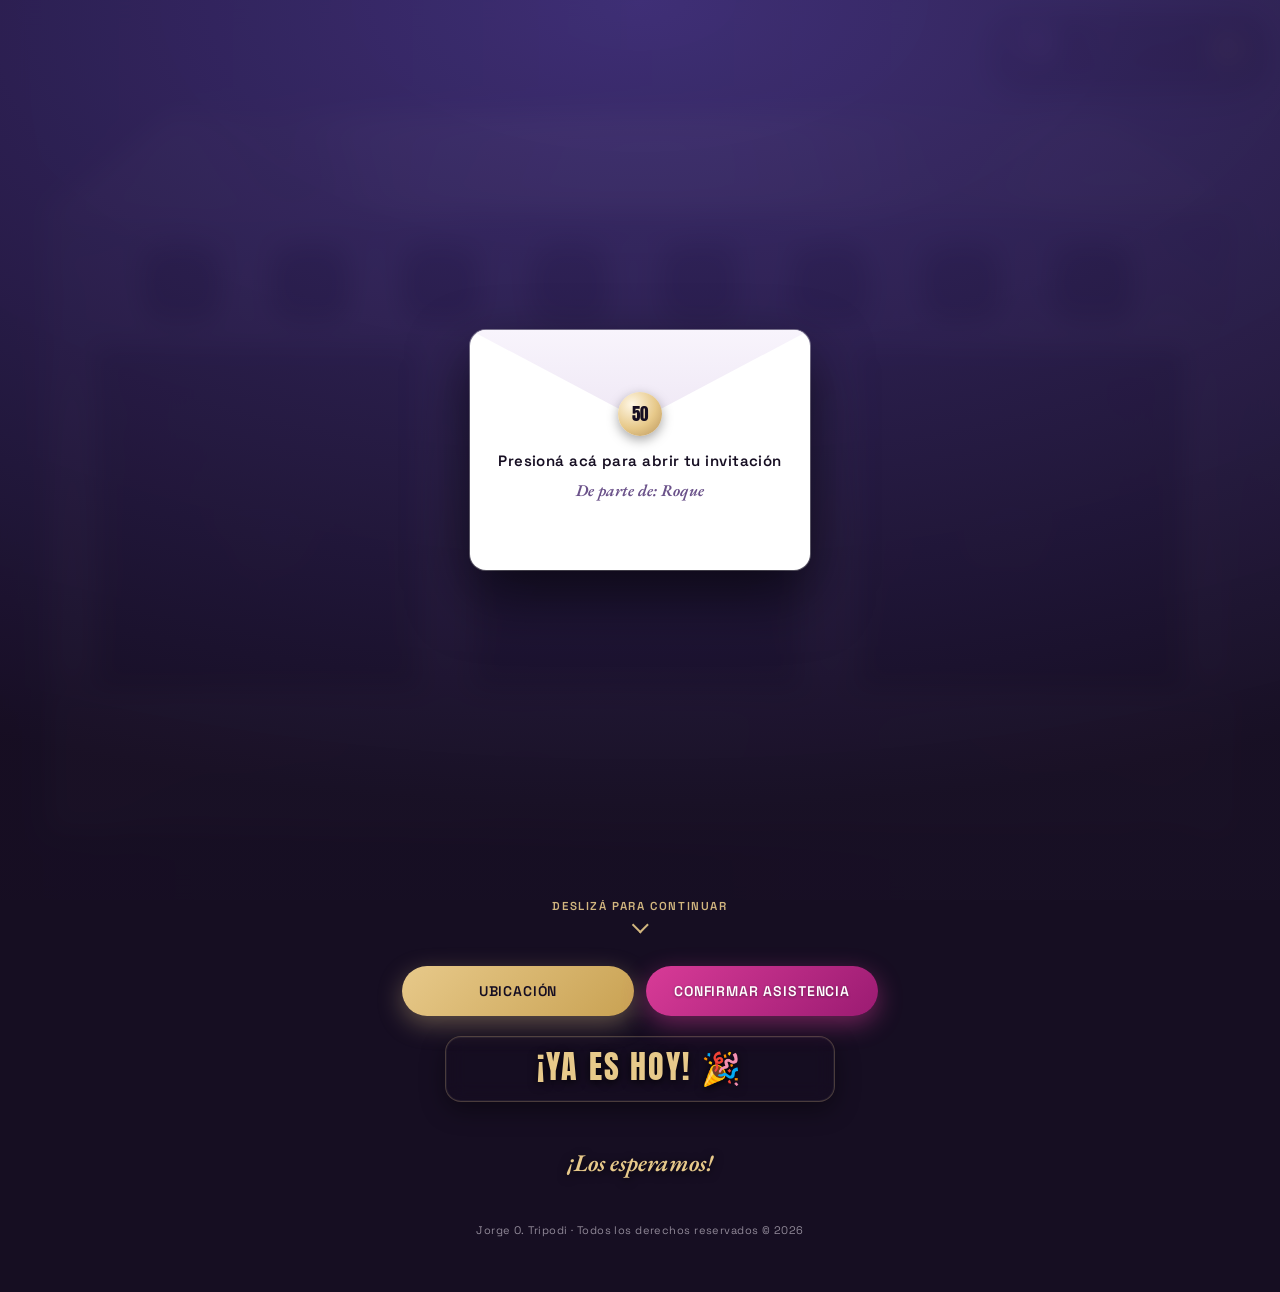
==== commit a32d37b7: "feat: Se oculta sección El club del 16 de agosto y se actualiza Iniciar.bat - Se comenta la sección " ====
--- a/index.html
+++ b/index.html
@@ -152,6 +152,7 @@
     <div class="countdown" id="cuentaRegresiva">-- días · -- horas · -- minutos · -- segundos</div>
   </section>
 
+  <!--
   <section class="facts">
     <h3>El club del 16 de agosto</h3>
     <div class="chips">
@@ -164,6 +165,7 @@
     </div>
     <p class="note">Con tanta leyenda junta en el calendario, el brillo estaba garantizado... Pero este 16/8 el único que nos mueve a todos a festejar... ¡es Roque!</p>
   </section>
+  -->
 
   <footer>
     <div class="fw">¡Los esperamos!</div>
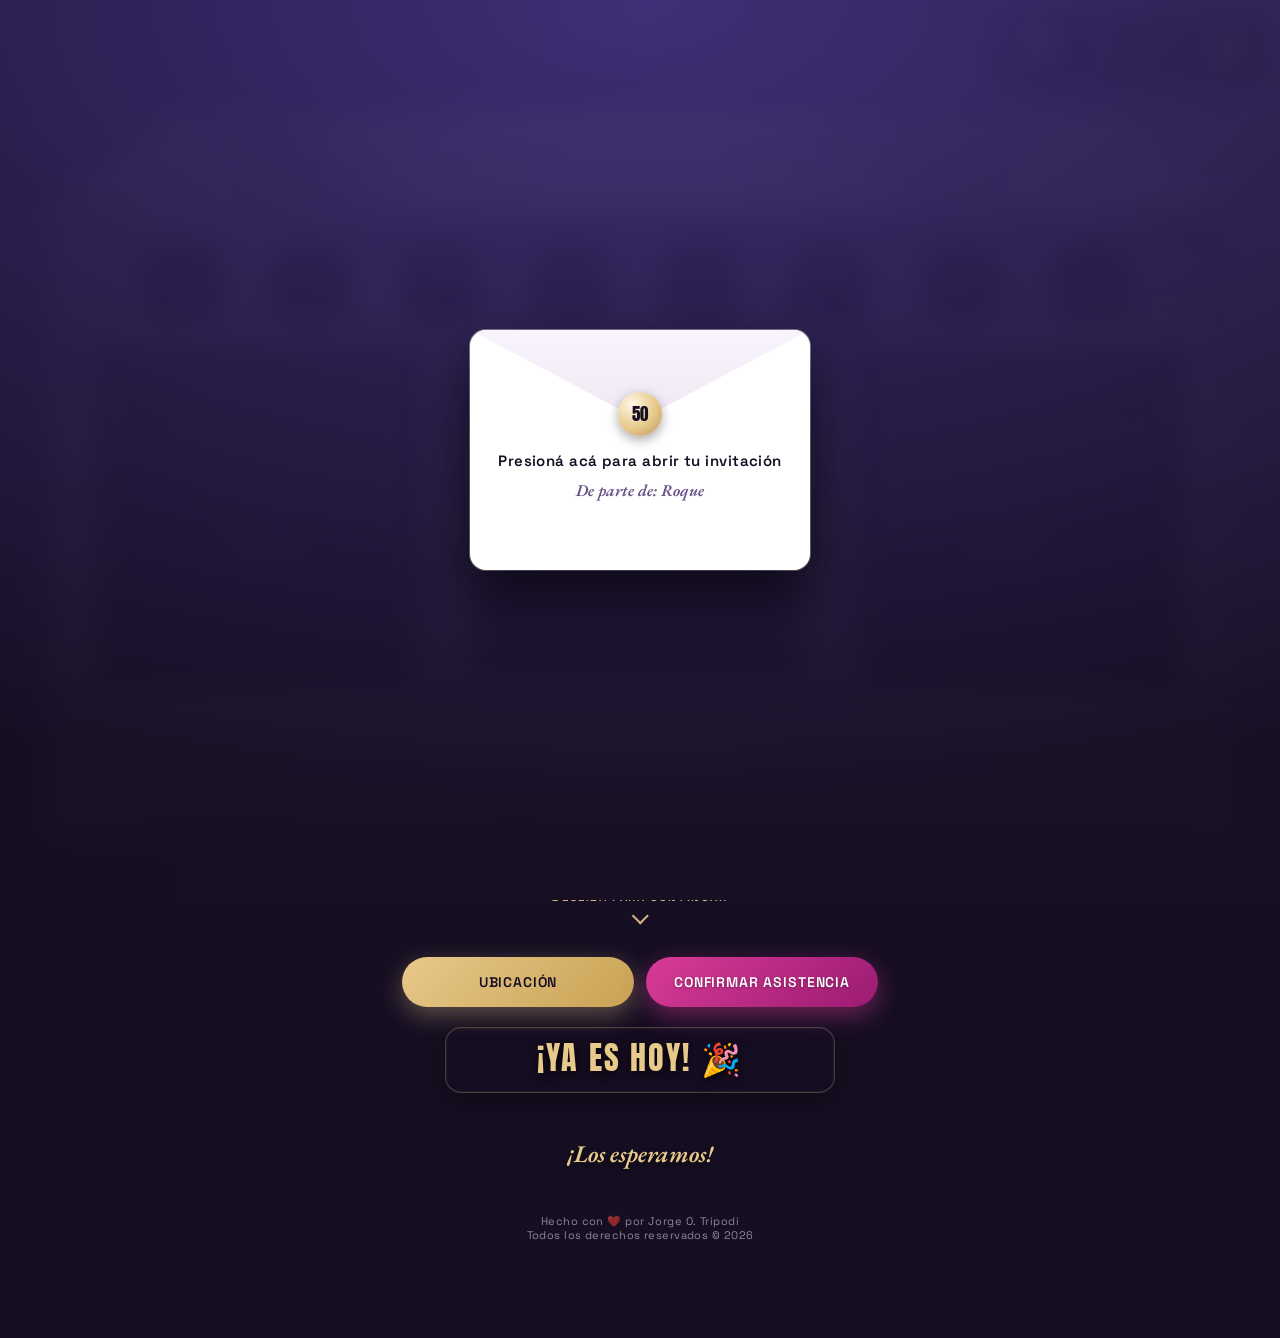
==== commit 03c03168: "feat: Se añade firma Hecho con ❤️ por Jorge O. Tripodi al pie - Se actualiza el pie de página (foote" ====
--- a/index.html
+++ b/index.html
@@ -142,7 +142,8 @@
 
   <section class="platform-section">
     <div class="actions">
-      <a class="btn primary" href="https://maps.app.goo.gl/FES5inxPBdQSHUpWA" target="_blank" rel="noopener">Ubicación</a>
+      <a class="btn primary" href="https://maps.app.goo.gl/FES5inxPBdQSHUpWA" target="_blank"
+        rel="noopener">Ubicación</a>
       <a class="btn whats"
         href="https://wa.me/541140686925?text=Hola%20Jor%21%20Nos%20vemos%20el%20domingo%2016%2F8%20en%20La%20Reja%21"
         target="_blank" rel="noopener">Confirmar asistencia</a>
@@ -169,7 +170,8 @@
 
   <footer>
     <div class="fw">¡Los esperamos!</div>
-    <div class="copy">Jorge O. Tripodi · Todos los derechos reservados © 2026</div>
+    <div class="copy">Hecho con ❤️ por Jorge O. Tripodi</div>
+    <div class="copy">Todos los derechos reservados © 2026</div>
   </footer>
 
   <script src="js/lectorEtiquetas.js?v=32"></script>
--- a/css/secciones.css
+++ b/css/secciones.css
@@ -65,14 +65,14 @@
   .pdata .val { font-size: 15px; margin-top: 2px; }
 }
 
-/* Primera pantalla (First Fold) que ocupa exactamente 100dvh */
+/* Primera pantalla (First Fold) fija al 100% inicial del viewport */
 .first-fold {
-  position: relative; width: 100%; min-height: 100vh; min-height: 100dvh;
+  position: relative; width: 100%; min-height: 100vh; min-height: 100svh;
   display: flex; flex-direction: column; align-items: center; justify-content: flex-start;
-  box-sizing: border-box; padding-bottom: clamp(60px, 8vh, 90px);
+  box-sizing: border-box; padding-bottom: clamp(50px, 7vh, 80px);
 }
 
-/* Indicador animado de scroll al pie exacto del viewport */
+/* Indicador animado de scroll al pie exacto del primer pliegue */
 .scroll-indicator {
   display: flex; flex-direction: column; align-items: center; justify-content: center;
   gap: 6px; color: var(--champagne); font-family: 'Space Grotesk', sans-serif;
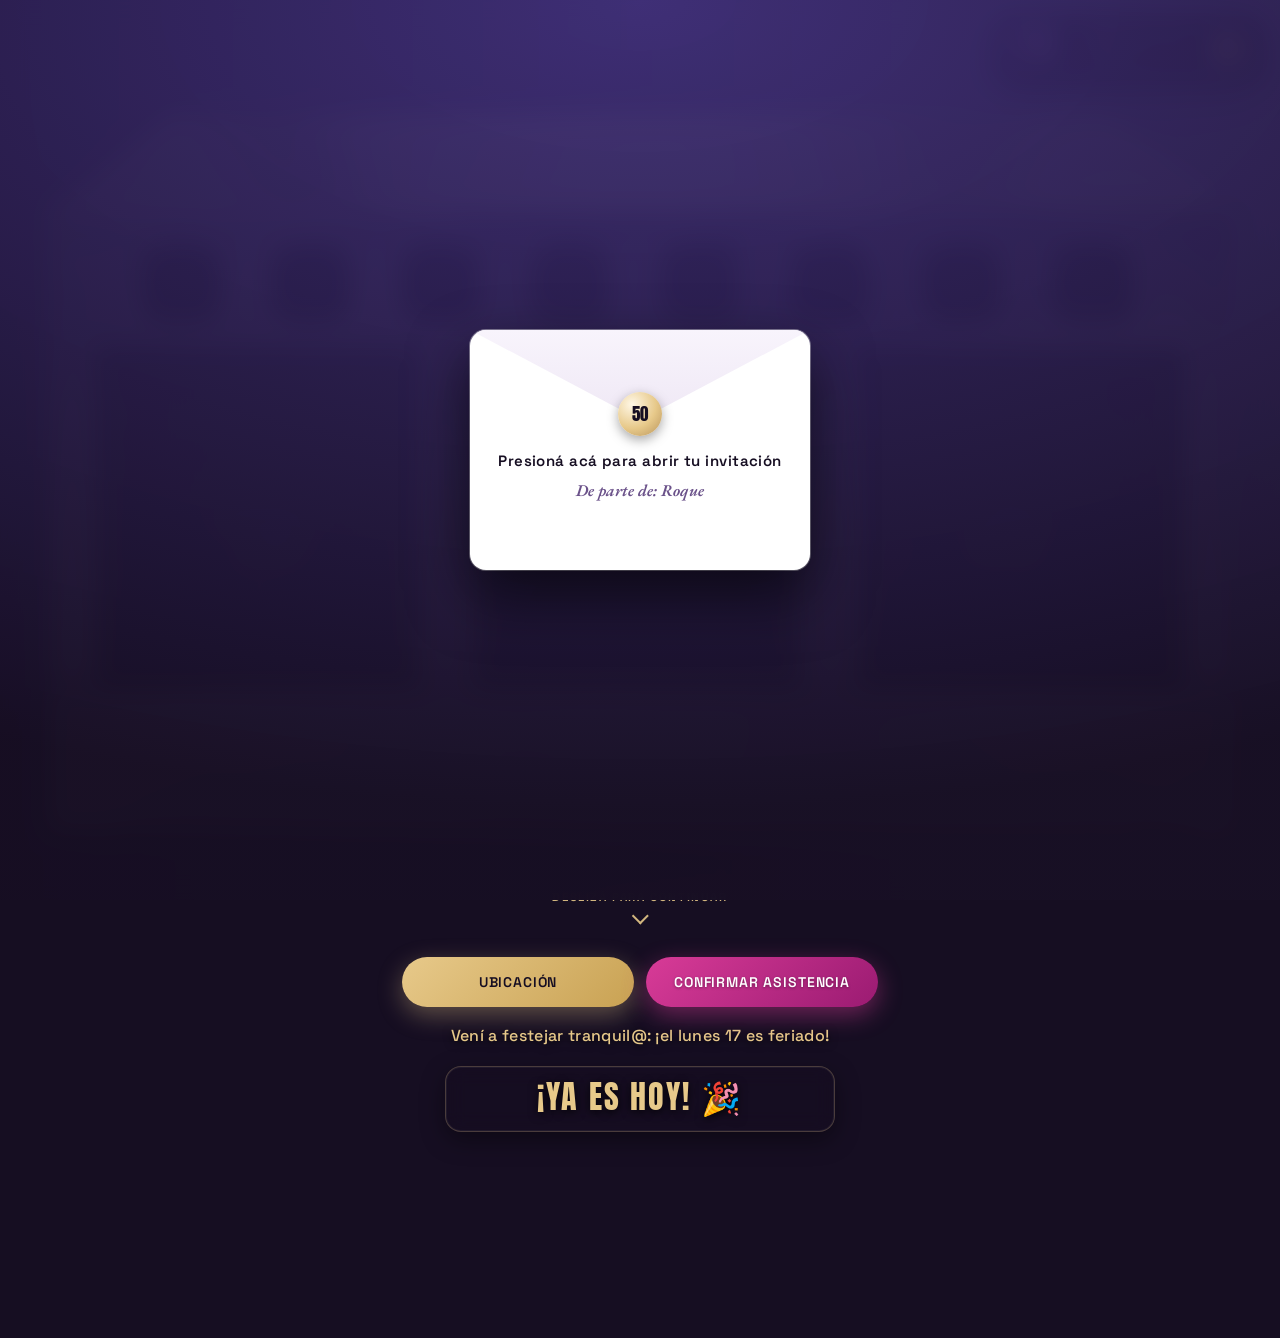
==== commit 42d644af: "feat: Se añade leyenda del feriado del lunes 17 sin marco" ====
--- a/index.html
+++ b/index.html
@@ -4,7 +4,14 @@
 <head>
   <meta charset="UTF-8">
   <meta name="viewport" content="width=device-width, initial-scale=1.0, viewport-fit=cover">
-  <title>Roque 50 años</title>
+  <!-- Favicon e Iconos para Pestañas y Apps (Sobre Roque 50) -->
+  <link rel="icon" type="image/svg+xml" href="imagenes/favicon.svg">
+  <link rel="icon" type="image/png" sizes="32x32" href="imagenes/favicon-32x32.png">
+  <link rel="icon" type="image/png" sizes="16x16" href="imagenes/favicon-16x16.png">
+  <link rel="shortcut icon" href="favicon.ico">
+  <link rel="apple-touch-icon" sizes="180x180" href="imagenes/apple-touch-icon.png">
+  <link rel="manifest" href="site.webmanifest">
+  <meta name="theme-color" content="#160e22">
 
   <!-- Previsualización para WhatsApp y Redes Sociales (Open Graph / Twitter Cards) -->
   <meta name="title" content="Roque 50 años">
@@ -149,6 +156,9 @@
         target="_blank" rel="noopener">Confirmar asistencia</a>
     </div>
 
+    <!-- Frase alusiva al feriado -->
+    <p class="holiday-note">Vení a festejar tranquil@: ¡el lunes 17 es feriado!</p>
+
     <!-- Cuenta regresiva al evento: domingo 16/08/2026 19:00 hs -->
     <div class="countdown" id="cuentaRegresiva">-- días · -- horas · -- minutos · -- segundos</div>
   </section>
--- a/css/secciones.css
+++ b/css/secciones.css
@@ -128,6 +128,12 @@
   }
 }
 
+.holiday-note {
+  text-align: center; font-family: 'Space Grotesk', sans-serif; font-size: clamp(14.5px, 3.8vw, 16px);
+  color: var(--champagne); font-weight: 500; letter-spacing: 0.02em; margin: 18px auto 4px;
+  text-shadow: 0 2px 8px rgba(0, 0, 0, 0.85); position: relative; z-index: 2;
+}
+
 /* Club del 16 de Agosto */
 .facts { max-width: 720px; margin: 7vh auto 0; padding: 0 22px; position: relative; z-index: 2; }
 .facts h3 {
@@ -166,13 +172,8 @@
   position: relative; z-index: 2;
 }
 footer .fw {
-  font-family: 'EB Garamond', serif;
-  font-style: italic;
-  font-size: 24px;
-  font-weight: 600;
-  color: var(--champagne);
-  text-shadow: 0 2px 10px rgba(0, 0, 0, 0.85);
-  margin-bottom: 5vh;
+  font-family: 'EB Garamond', serif; font-style: italic; font-size: 24px; font-weight: 600;
+  color: var(--champagne); text-shadow: 0 2px 10px rgba(0, 0, 0, 0.85); margin-bottom: 5vh;
 }
 footer .copy { font-size: 11px; letter-spacing: 0.04em; color: rgba(246, 238, 250, 0.55); }
 
@@ -189,11 +190,5 @@
   padding: 14px 18px 12px; backdrop-filter: blur(10px); -webkit-backdrop-filter: blur(10px);
   position: relative; z-index: 2; box-shadow: inset 0 0 0 1px rgba(255, 255, 255, 0.05), 0 8px 24px rgba(0, 0, 0, 0.4);
 }
-.cd-dias {
-  font-family: 'Anton', sans-serif; font-size: 32px; letter-spacing: 0.06em;
-  color: var(--champagne); line-height: 1; margin-bottom: 6px; text-shadow: 0 2px 10px rgba(0, 0, 0, 0.85);
-}
-.cd-tiempo {
-  font-family: 'Space Grotesk', sans-serif; font-weight: 500; font-size: clamp(13px, 3.5vw, 15px);
-  letter-spacing: 0.04em; color: var(--paper); text-shadow: 0 1px 4px rgba(0, 0, 0, 0.8);
-}
+.cd-dias { font-family: 'Anton', sans-serif; font-size: 32px; letter-spacing: 0.06em; color: var(--champagne); line-height: 1; margin-bottom: 6px; text-shadow: 0 2px 10px rgba(0, 0, 0, 0.85); }
+.cd-tiempo { font-family: 'Space Grotesk', sans-serif; font-weight: 500; font-size: clamp(13px, 3.5vw, 15px); letter-spacing: 0.04em; color: var(--paper); text-shadow: 0 1px 4px rgba(0, 0, 0, 0.8); }
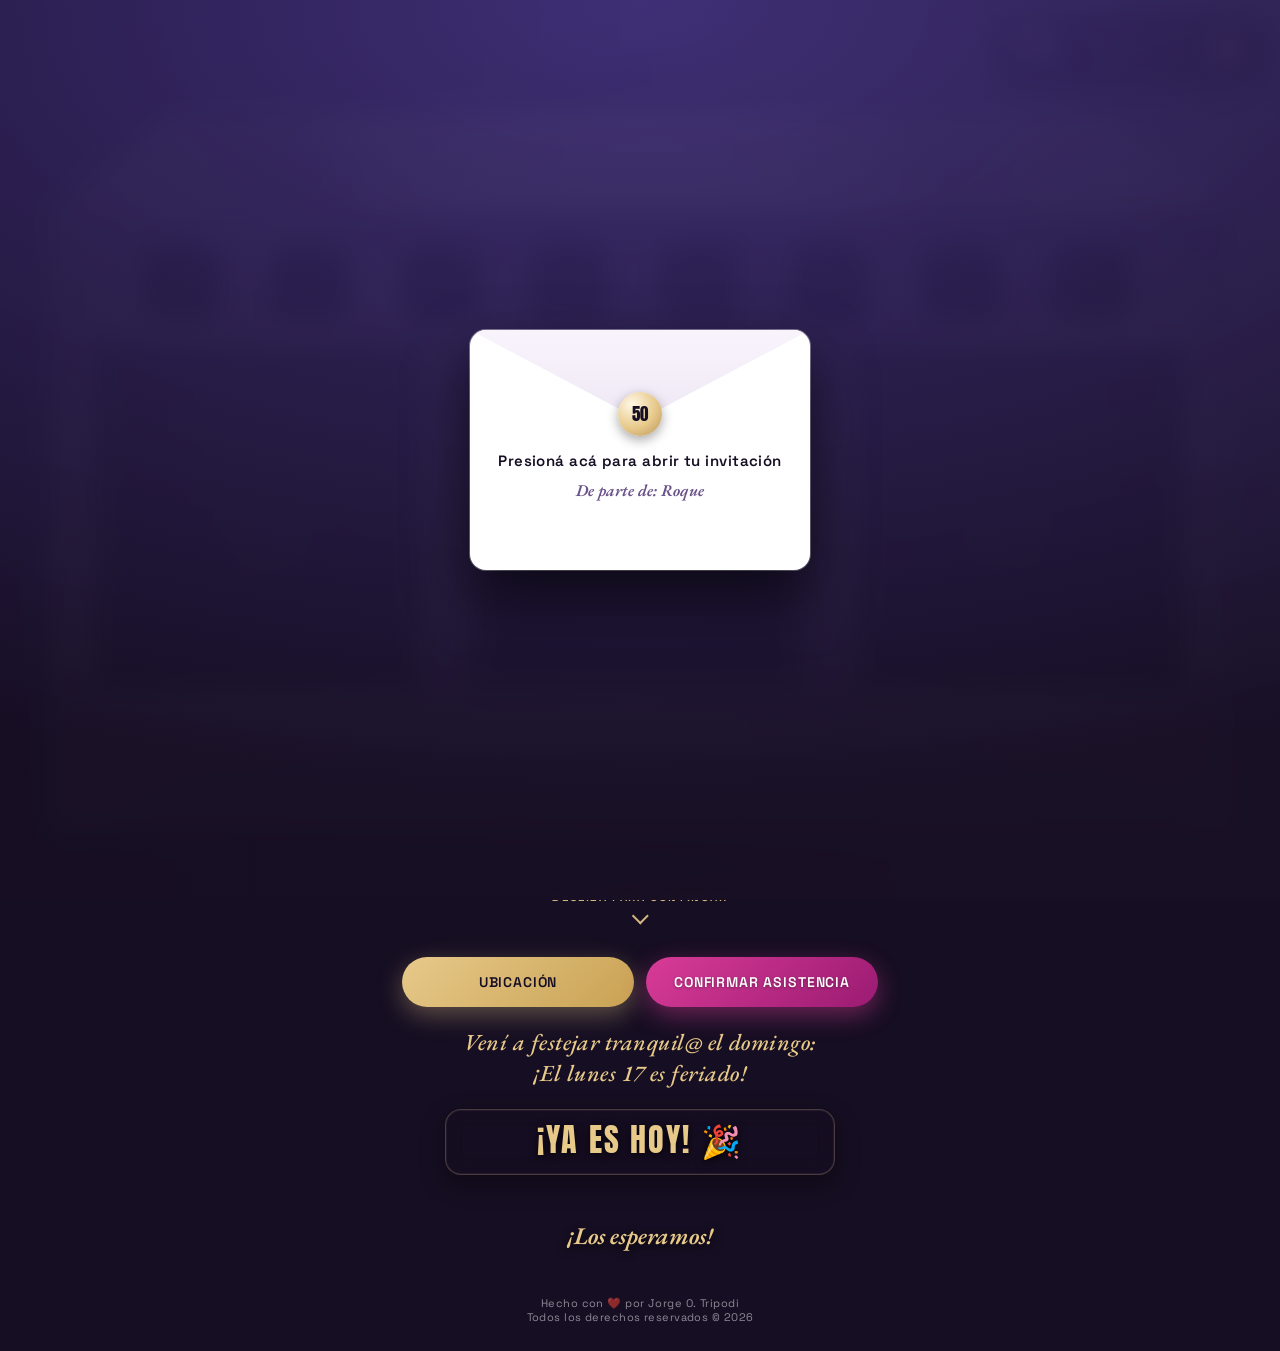
==== commit 5f950687: "feat: Se actualiza frase del feriado con salto de línea y efecto de brillo" ====
--- a/index.html
+++ b/index.html
@@ -157,7 +157,7 @@
     </div>
 
     <!-- Frase alusiva al feriado -->
-    <p class="holiday-note">Vení a festejar tranquil@: ¡el lunes 17 es feriado!</p>
+    <p class="holiday-note">Vení a festejar tranquil@ el domingo:<br>¡El lunes 17 es feriado!</p>
 
     <!-- Cuenta regresiva al evento: domingo 16/08/2026 19:00 hs -->
     <div class="countdown" id="cuentaRegresiva">-- días · -- horas · -- minutos · -- segundos</div>
--- a/css/secciones.css
+++ b/css/secciones.css
@@ -129,9 +129,14 @@
 }
 
 .holiday-note {
-  text-align: center; font-family: 'Space Grotesk', sans-serif; font-size: clamp(14.5px, 3.8vw, 16px);
-  color: var(--champagne); font-weight: 500; letter-spacing: 0.02em; margin: 18px auto 4px;
-  text-shadow: 0 2px 8px rgba(0, 0, 0, 0.85); position: relative; z-index: 2;
+  text-align: center; font-family: 'EB Garamond', serif; font-style: italic; font-size: clamp(19.5px, 5.2vw, 23px);
+  color: var(--champagne); font-weight: 500; letter-spacing: 0.02em; line-height: 1.35; margin: 20px auto 6px;
+  position: relative; z-index: 2; animation: glowFeriado 3.5s ease-in-out infinite;
+}
+
+@keyframes glowFeriado {
+  0%, 100% { text-shadow: 0 2px 8px rgba(0, 0, 0, 0.9), 0 0 6px rgba(231, 201, 138, 0.2); opacity: 0.92; }
+  50% { text-shadow: 0 2px 12px rgba(0, 0, 0, 0.95), 0 0 18px rgba(231, 201, 138, 0.85), 0 0 26px rgba(231, 201, 138, 0.45); opacity: 1; }
 }
 
 /* Club del 16 de Agosto */
@@ -171,10 +176,7 @@
   text-align: center; margin: 5vh 0 3vh; padding: 0 24px;
   position: relative; z-index: 2;
 }
-footer .fw {
-  font-family: 'EB Garamond', serif; font-style: italic; font-size: 24px; font-weight: 600;
-  color: var(--champagne); text-shadow: 0 2px 10px rgba(0, 0, 0, 0.85); margin-bottom: 5vh;
-}
+footer .fw { font-family: 'EB Garamond', serif; font-style: italic; font-size: 24px; font-weight: 600; color: var(--champagne); text-shadow: 0 2px 10px rgba(0, 0, 0, 0.85); margin-bottom: 5vh; }
 footer .copy { font-size: 11px; letter-spacing: 0.04em; color: rgba(246, 238, 250, 0.55); }
 
 @media (prefers-reduced-motion: reduce) {
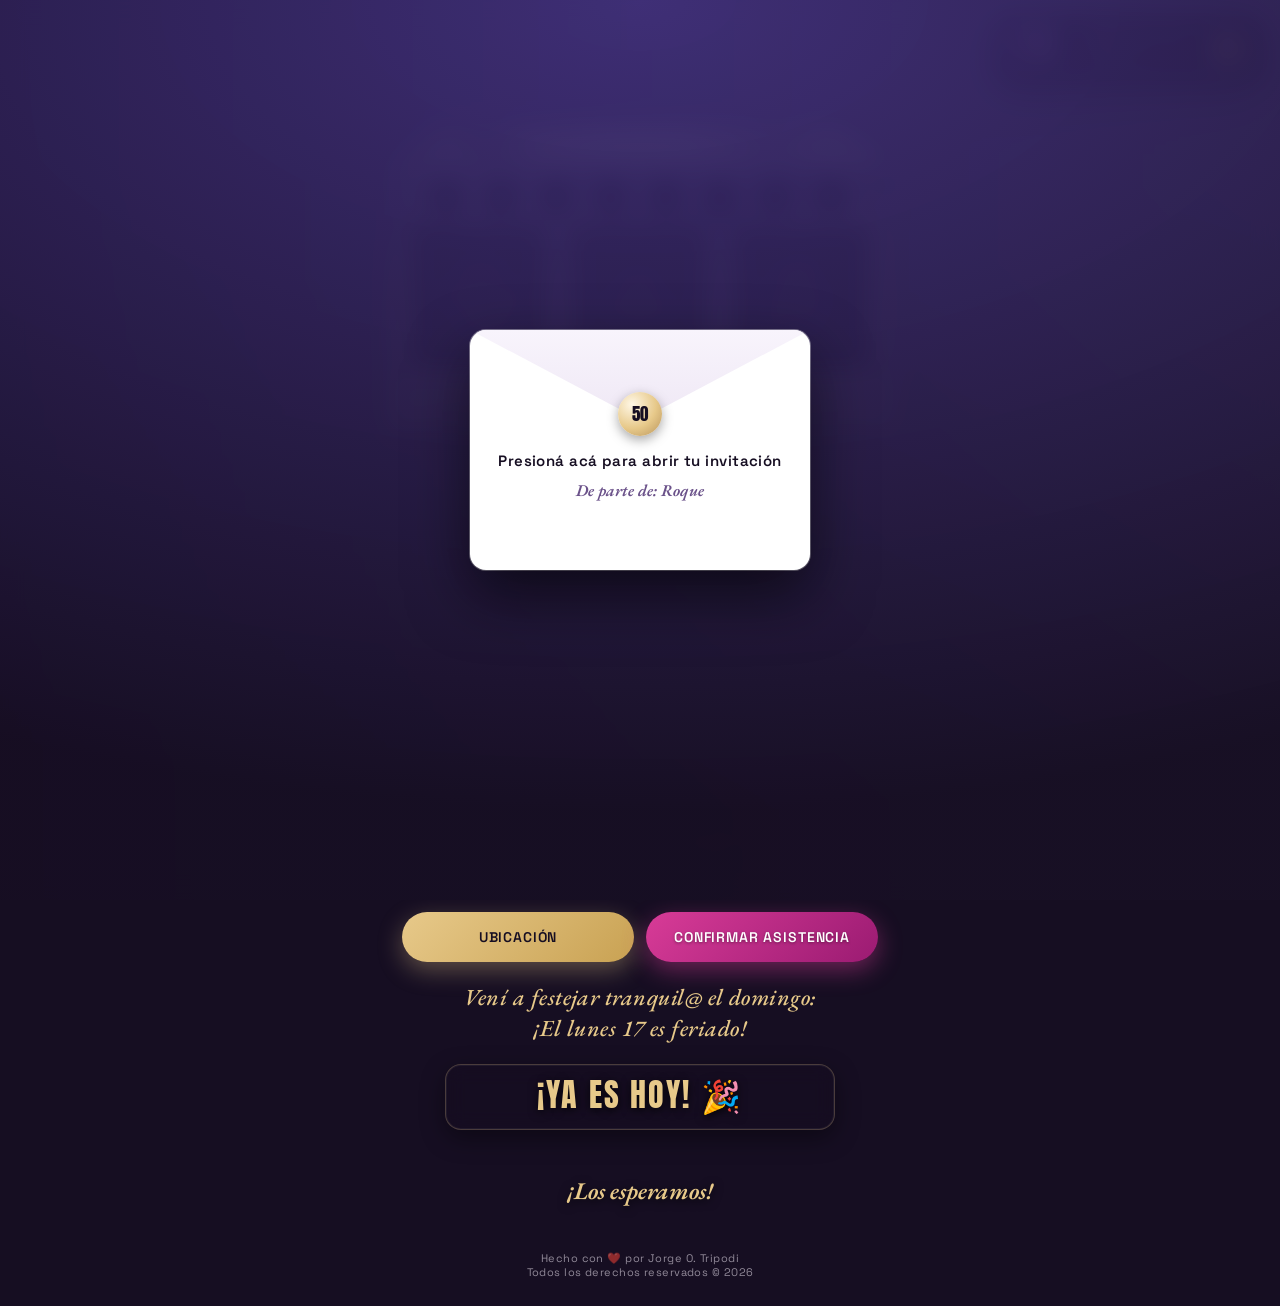
==== commit ac67c756: "fix: Se actualiza enlace de Google Maps en botón de ubicación - Se modifica la URL del botón de ubic" ====
--- a/index.html
+++ b/index.html
@@ -149,7 +149,7 @@
 
   <section class="platform-section">
     <div class="actions">
-      <a class="btn primary" href="https://maps.app.goo.gl/FES5inxPBdQSHUpWA" target="_blank"
+      <a class="btn primary" href="https://maps.app.goo.gl/WVGNbcWiyf86VvjLA" target="_blank"
         rel="noopener">Ubicación</a>
       <a class="btn whats"
         href="https://wa.me/541140686925?text=Hola%20Jor%21%20Nos%20vemos%20el%20domingo%2016%2F8%20en%20La%20Reja%21"
@@ -180,7 +180,7 @@
 
   <footer>
     <div class="fw">¡Los esperamos!</div>
-    <div class="copy">Hecho con ❤️ por Jorge O. Tripodi</div>
+    <div class="copy">Hecho con <span id="secretHeart" style="cursor:pointer;user-select:none;-webkit-user-select:none;">❤️</span> por Jorge O. Tripodi</div>
     <div class="copy">Todos los derechos reservados © 2026</div>
   </footer>
 
--- a/css/base.css
+++ b/css/base.css
@@ -98,6 +98,7 @@
 .tri-wrap {
   position: relative; width: min(540px, 92vw); margin: -85% auto 0; z-index: 1;
 }
+@media (min-width: 641px) { .tri-wrap { margin: -544px auto 0; } }
 @media (max-width: 600px) { .tri-wrap { margin: -87% auto 0; } }
 
 .tri-shape { height: 230px; }
--- a/css/secciones.css
+++ b/css/secciones.css
@@ -77,20 +77,22 @@
   display: flex; flex-direction: column; align-items: center; justify-content: center;
   gap: 6px; color: var(--champagne); font-family: 'Space Grotesk', sans-serif;
   font-size: 11.5px; letter-spacing: 0.14em; text-transform: uppercase; font-weight: 600;
-  opacity: 0.9; cursor: pointer; transition: opacity 0.4s ease, transform 0.4s ease;
-  user-select: none; z-index: 20; position: absolute; bottom: clamp(12px, 2.5vh, 24px);
+  opacity: 0.95; cursor: pointer; transition: opacity 0.4s ease, transform 0.4s ease;
+  user-select: none; z-index: 99; position: absolute; bottom: clamp(14px, 3vh, 28px);
   left: 50%; transform: translateX(-50%); width: max-content;
+  text-shadow: 0 2px 10px rgba(0, 0, 0, 0.95);
+  filter: drop-shadow(0 2px 8px rgba(0, 0, 0, 0.8));
 }
-.scroll-indicator.hidden { opacity: 0; transform: translate(-50%, 10px); pointer-events: none; }
+.scroll-indicator.hidden { opacity: 0; transform: translate(-50%, 15px); pointer-events: none; }
 .scroll-indicator .chevron {
   width: 12px; height: 12px; border-right: 2px solid var(--champagne);
   border-bottom: 2px solid var(--champagne); transform: rotate(45deg);
-  animation: bounceChevron 2s infinite;
+  animation: bounceChevron 1.8s infinite ease-in-out;
 }
 @keyframes bounceChevron {
   0%, 20%, 50%, 80%, 100% { transform: translateY(0) rotate(45deg); }
-  40% { transform: translateY(7px) rotate(45deg); }
-  60% { transform: translateY(3px) rotate(45deg); }
+  40% { transform: translateY(8px) rotate(45deg); }
+  60% { transform: translateY(4px) rotate(45deg); }
 }
 
 .actions {
@@ -119,13 +121,9 @@
 }
 
 @media (min-width: 641px) {
-  .actions {
-    flex-direction: row;
-  }
-  .btn {
-    flex: 1 1 200px;
-    width: auto;
-  }
+  .actions { flex-direction: row; }
+  .btn { flex: 1 1 200px; width: auto; }
+  .platform-wrap { max-width: 540px; margin: 30px auto 0; }
 }
 
 .holiday-note {
